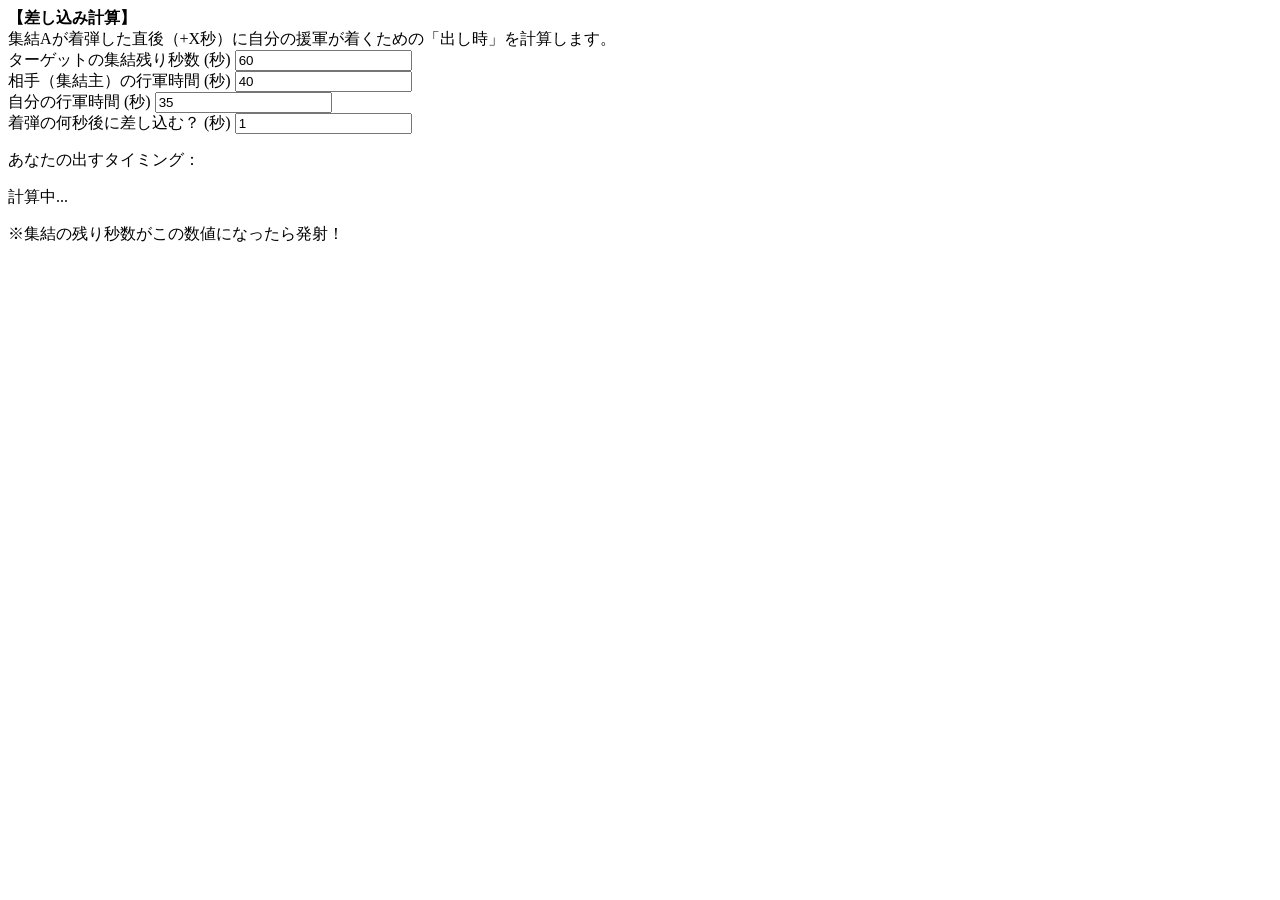
==== insert.html @ 9572d2fe "Create insert.html" ====
<!DOCTYPE html>
<html lang="ja">
<head>
    <meta charset="UTF-8">
    <link rel="stylesheet" href="insert.css">
</head>
<body>
    <div class="insert-container">
        <div class="formula-box">
            <b>【差し込み計算】</b><br>
            集結Aが着弾した直後（+X秒）に自分の援軍が着くための「出し時」を計算します。
        </div>

        <div class="input-group">
            <label>ターゲットの集結残り秒数 (秒)</label>
            <input type="number" id="targetRally" value="60" oninput="calcInsert()">
        </div>

        <div class="input-group">
            <label>相手（集結主）の行軍時間 (秒)</label>
            <input type="number" id="enemyTime" value="40" oninput="calcInsert()">
        </div>

        <div class="input-group">
            <label>自分の行軍時間 (秒)</label>
            <input type="number" id="myTime" value="35" oninput="calcInsert()">
        </div>

        <div class="input-group">
            <label>着弾の何秒後に差し込む？ (秒)</label>
            <input type="number" id="offset" value="1" oninput="calcInsert()">
        </div>

        <div class="result-box">
            <p>あなたの出すタイミング：</p>
            <div id="insertResult" class="result-wait">計算中...</div>
            <p class="sub-text">※集結の残り秒数がこの数値になったら発射！</p>
        </div>
    </div>
    <script src="insert.js"></script>
</body>
</html>
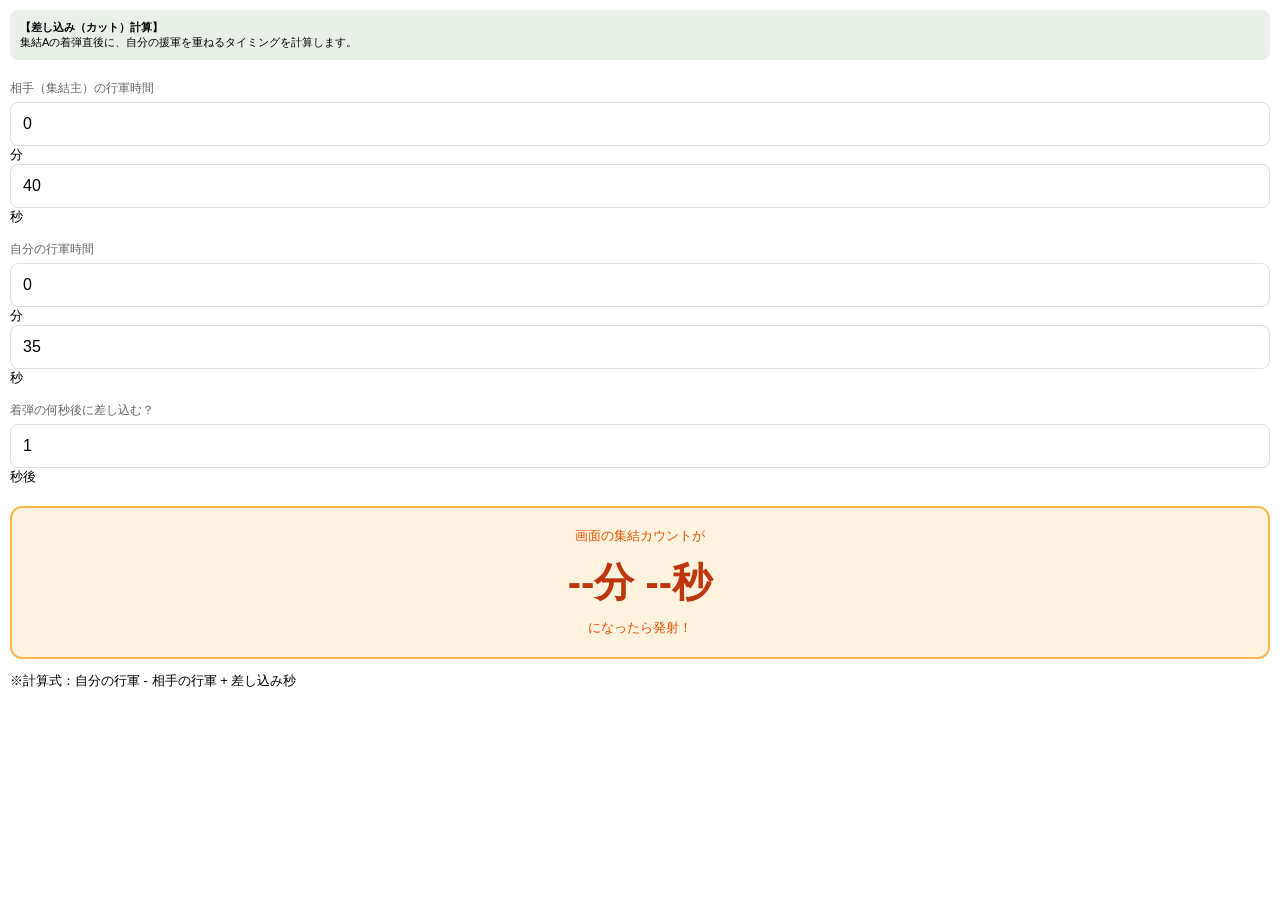
==== commit bad2fc38: "Update insert.html" ====
--- a/insert.html
+++ b/insert.html
@@ -7,34 +7,43 @@
 <body>
     <div class="insert-container">
         <div class="formula-box">
-            <b>【差し込み計算】</b><br>
-            集結Aが着弾した直後（+X秒）に自分の援軍が着くための「出し時」を計算します。
+            <b>【差し込み（カット）計算】</b><br>
+            集結Aの着弾直後に、自分の援軍を重ねるタイミングを計算します。
         </div>
 
-        <div class="input-group">
-            <label>ターゲットの集結残り秒数 (秒)</label>
-            <input type="number" id="targetRally" value="60" oninput="calcInsert()">
-        </div>
+        <div class="input-section">
+            <div class="input-group">
+                <label>相手（集結主）の行軍時間</label>
+                <div class="time-inputs">
+                    <input type="number" id="enemyMin" value="0" oninput="calc()"> <span>分</span>
+                    <input type="number" id="enemySec" value="40" oninput="calc()"> <span>秒</span>
+                </div>
+            </div>
 
-        <div class="input-group">
-            <label>相手（集結主）の行軍時間 (秒)</label>
-            <input type="number" id="enemyTime" value="40" oninput="calcInsert()">
-        </div>
+            <div class="input-group">
+                <label>自分の行軍時間</label>
+                <div class="time-inputs">
+                    <input type="number" id="myMin" value="0" oninput="calc()"> <span>分</span>
+                    <input type="number" id="mySec" value="35" oninput="calc()"> <span>秒</span>
+                </div>
+            </div>
 
-        <div class="input-group">
-            <label>自分の行軍時間 (秒)</label>
-            <input type="number" id="myTime" value="35" oninput="calcInsert()">
-        </div>
-
-        <div class="input-group">
-            <label>着弾の何秒後に差し込む？ (秒)</label>
-            <input type="number" id="offset" value="1" oninput="calcInsert()">
+            <div class="input-group">
+                <label>着弾の何秒後に差し込む？</label>
+                <div class="time-inputs">
+                    <input type="number" id="offset" value="1" oninput="calc()"> <span>秒後</span>
+                </div>
+            </div>
         </div>
 
         <div class="result-box">
-            <p>あなたの出すタイミング：</p>
-            <div id="insertResult" class="result-wait">計算中...</div>
-            <p class="sub-text">※集結の残り秒数がこの数値になったら発射！</p>
+            <p>画面の集結カウントが</p>
+            <div id="insertResult" class="result-wait">--分 --秒</div>
+            <p class="emphasis">になったら発射！</p>
+        </div>
+
+        <div class="guide">
+            <p>※計算式：自分の行軍 - 相手の行軍 + 差し込み秒</p>
         </div>
     </div>
     <script src="insert.js"></script>
--- a/insert.css
+++ b/insert.css
@@ -0,0 +1,28 @@
+:root { --main: #78a355; --accent: #e8f0e8; }
+body { font-family: sans-serif; background: white; margin: 0; padding: 10px; font-size: 13px; }
+
+.insert-container { max-width: 100%; }
+
+.formula-box {
+    background: var(--accent);
+    padding: 10px;
+    border-radius: 8px;
+    font-size: 11px;
+    margin-bottom: 20px;
+}
+
+.input-group { margin-bottom: 15px; }
+.input-group label { display: block; font-size: 0.75rem; color: #666; margin-bottom: 5px; }
+input { width: 100%; padding: 12px; border: 1px solid #ddd; border-radius: 8px; font-size: 16px; box-sizing: border-box; }
+
+.result-box {
+    background: #fff3e0;
+    border: 2px solid #ffb74d;
+    padding: 20px;
+    border-radius: 12px;
+    text-align: center;
+    margin-top: 20px;
+}
+.result-box p { margin: 0; font-size: 0.8rem; color: #e65100; }
+.result-wait { font-size: 2.5rem; font-weight: bold; color: #bf360c; margin: 10px 0; }
+.sub-text { font-size: 0.7rem !important; color: #999 !important; }
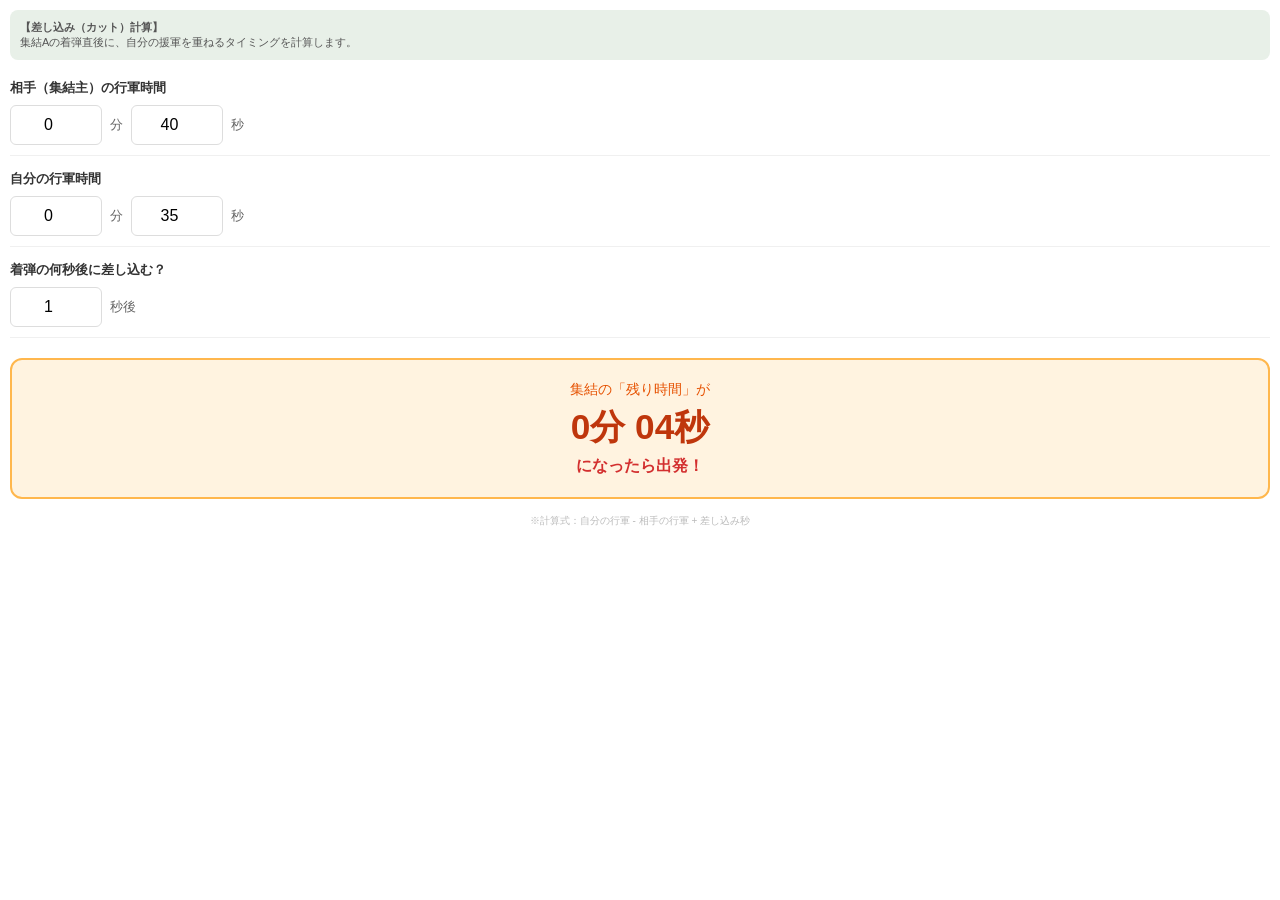
==== commit c6cb6d49: "Update insert.html" ====
--- a/insert.html
+++ b/insert.html
@@ -39,7 +39,7 @@
         <div class="result-box">
             <p>画面の集結カウントが</p>
             <div id="insertResult" class="result-wait">--分 --秒</div>
-            <p class="emphasis">になったら発射！</p>
+            <p class="emphasis">になったら出発！</p>
         </div>
 
         <div class="guide">
--- a/insert.css
+++ b/insert.css
@@ -1,5 +1,5 @@
 :root { --main: #78a355; --accent: #e8f0e8; }
-body { font-family: sans-serif; background: white; margin: 0; padding: 10px; font-size: 13px; }
+body { font-family: sans-serif; margin: 0; padding: 10px; background: #fff; }
 
 .insert-container { max-width: 100%; }
 
@@ -9,11 +9,22 @@
     border-radius: 8px;
     font-size: 11px;
     margin-bottom: 20px;
+    color: #555;
 }
 
-.input-group { margin-bottom: 15px; }
-.input-group label { display: block; font-size: 0.75rem; color: #666; margin-bottom: 5px; }
-input { width: 100%; padding: 12px; border: 1px solid #ddd; border-radius: 8px; font-size: 16px; box-sizing: border-box; }
+.input-group { margin-bottom: 15px; border-bottom: 1px solid #f0f0f0; padding-bottom: 10px; }
+.input-group label { display: block; font-size: 0.8rem; font-weight: bold; color: #333; margin-bottom: 8px; }
+
+.time-inputs { display: flex; align-items: center; gap: 8px; }
+.time-inputs input { 
+    width: 70px; 
+    padding: 10px; 
+    border: 1px solid #ddd; 
+    border-radius: 6px; 
+    font-size: 16px; 
+    text-align: center;
+}
+.time-inputs span { font-size: 0.8rem; color: #666; }
 
 .result-box {
     background: #fff3e0;
@@ -23,6 +34,8 @@
     text-align: center;
     margin-top: 20px;
 }
-.result-box p { margin: 0; font-size: 0.8rem; color: #e65100; }
-.result-wait { font-size: 2.5rem; font-weight: bold; color: #bf360c; margin: 10px 0; }
-.sub-text { font-size: 0.7rem !important; color: #999 !important; }
+.result-box p { margin: 0; font-size: 0.9rem; color: #e65100; }
+.result-wait { font-size: 2.2rem; font-weight: bold; color: #bf360c; margin: 5px 0; }
+.emphasis { font-weight: bold; color: #d32f2f !important; font-size: 1rem !important; }
+
+.guide { margin-top: 15px; font-size: 10px; color: #bbb; text-align: center; }
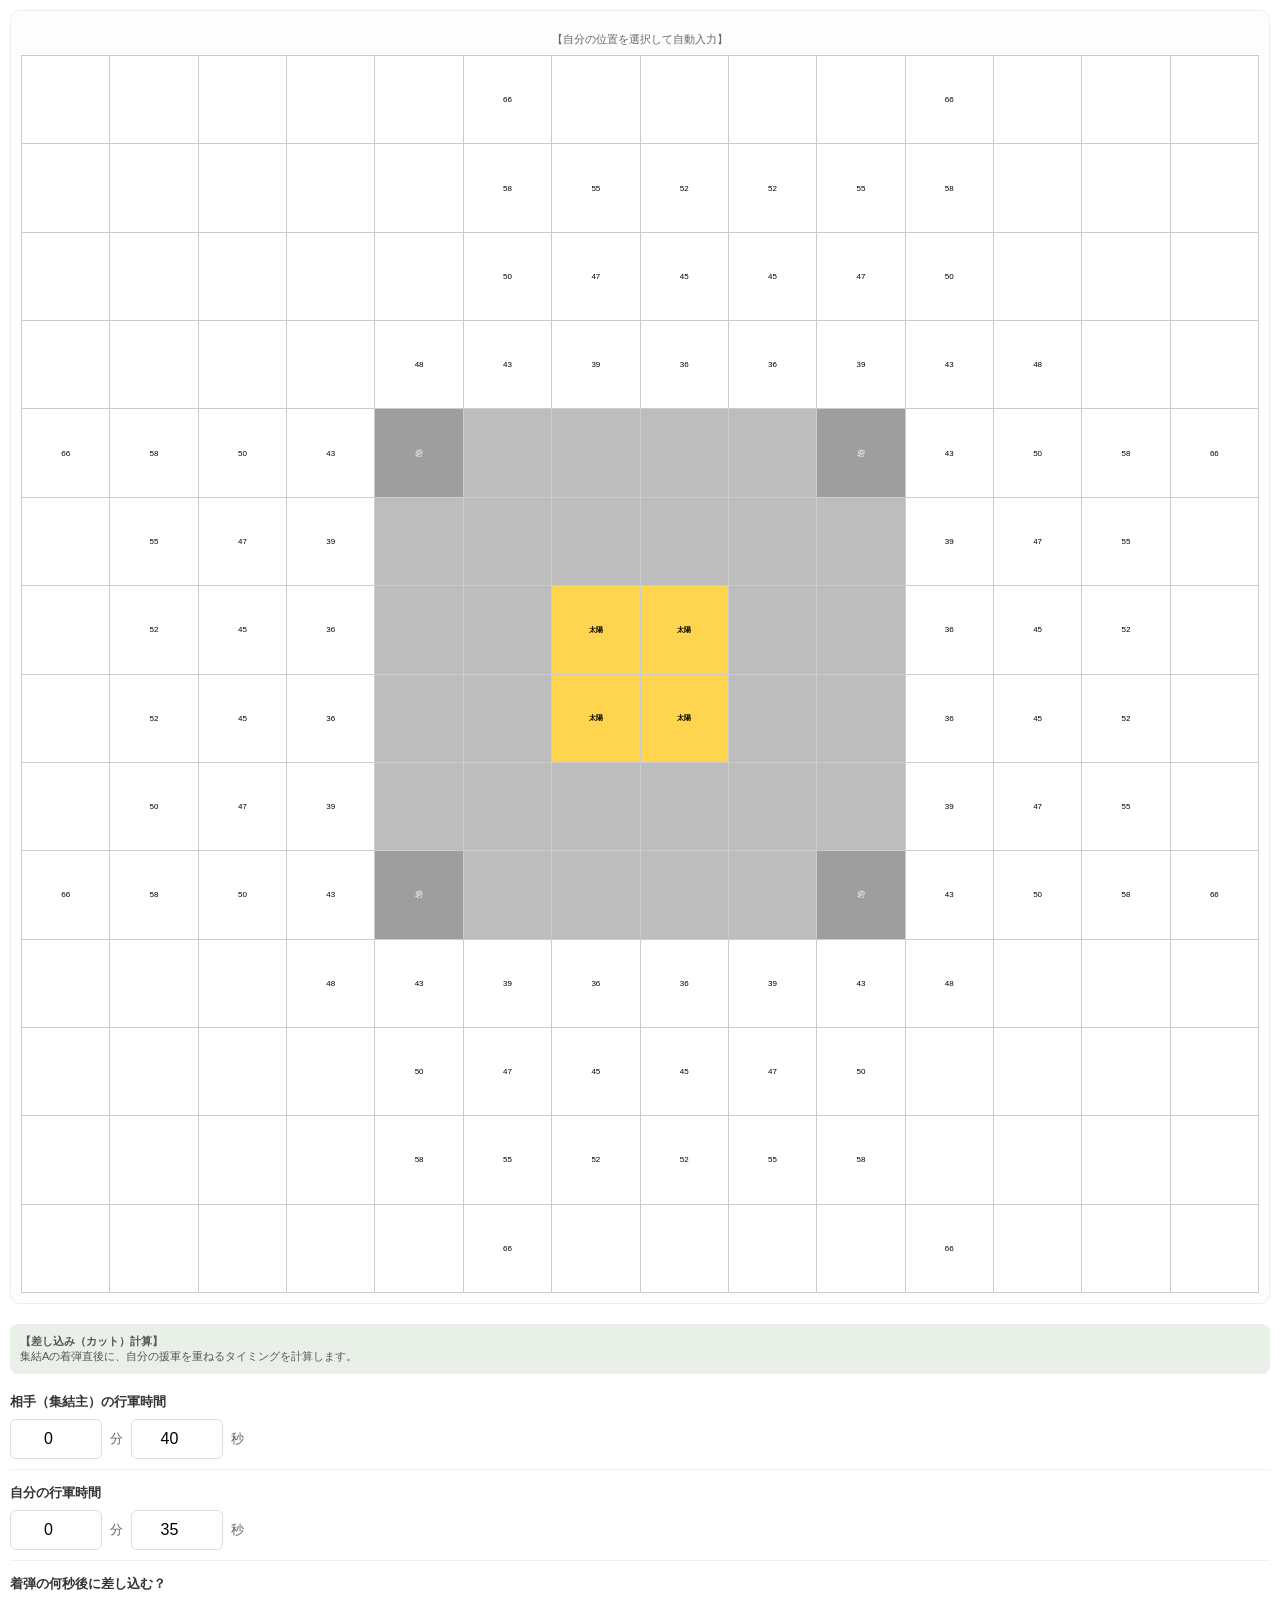
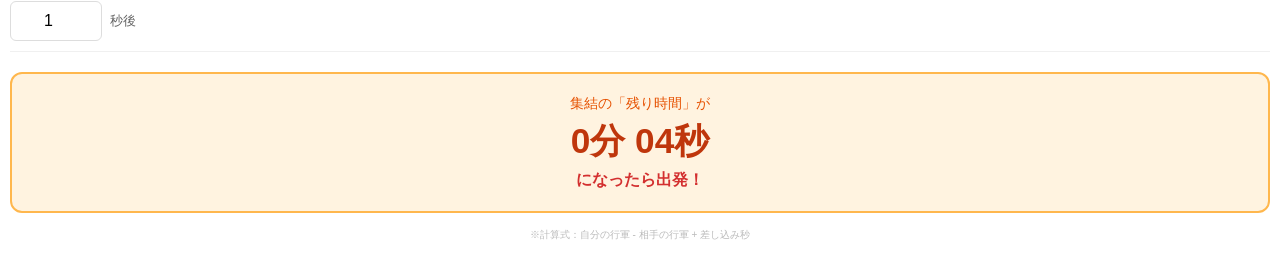
==== commit 878ac9c5: "Update insert.html" ====
--- a/insert.html
+++ b/insert.html
@@ -5,6 +5,46 @@
     <link rel="stylesheet" href="insert.css">
 </head>
 <body>
+    <div class="map-selector">
+    <p style="font-size: 11px; color: #666; margin-bottom: 8px; text-align: center;">
+        【自分の位置を選択して自動入力】
+    </p>
+    <div id="castleMap" class="castle-grid">
+        </div>
+</div>
+
+<style>
+/* マップ全体のスタイル */
+.map-selector {
+    margin-bottom: 20px;
+    padding: 10px;
+    background: #fdfdfd;
+    border: 1px solid #eee;
+    border-radius: 10px;
+}
+.castle-grid {
+    display: grid;
+    grid-template-columns: repeat(14, 1fr); /* 14x14 */
+    gap: 1px;
+    background: #ccc; /* 枠線の色 */
+    border: 1px solid #ccc;
+}
+.cell {
+    aspect-ratio: 1 / 1;
+    background: white;
+    display: flex;
+    align-items: center;
+    justify-content: center;
+    font-size: 8px;
+    cursor: pointer;
+    user-select: none;
+}
+.cell:hover { background: #e8f5e9; }
+/* 特殊マスの色付け */
+.sun-castle { background: #ffd54f !important; font-weight: bold; font-size: 7px; cursor: default; }
+.fortress { background: #9e9e9e !important; color: white; cursor: default; }
+.gray-zone { background: #bdbdbd !important; cursor: default; }
+</style>
     <div class="insert-container">
         <div class="formula-box">
             <b>【差し込み（カット）計算】</b><br>
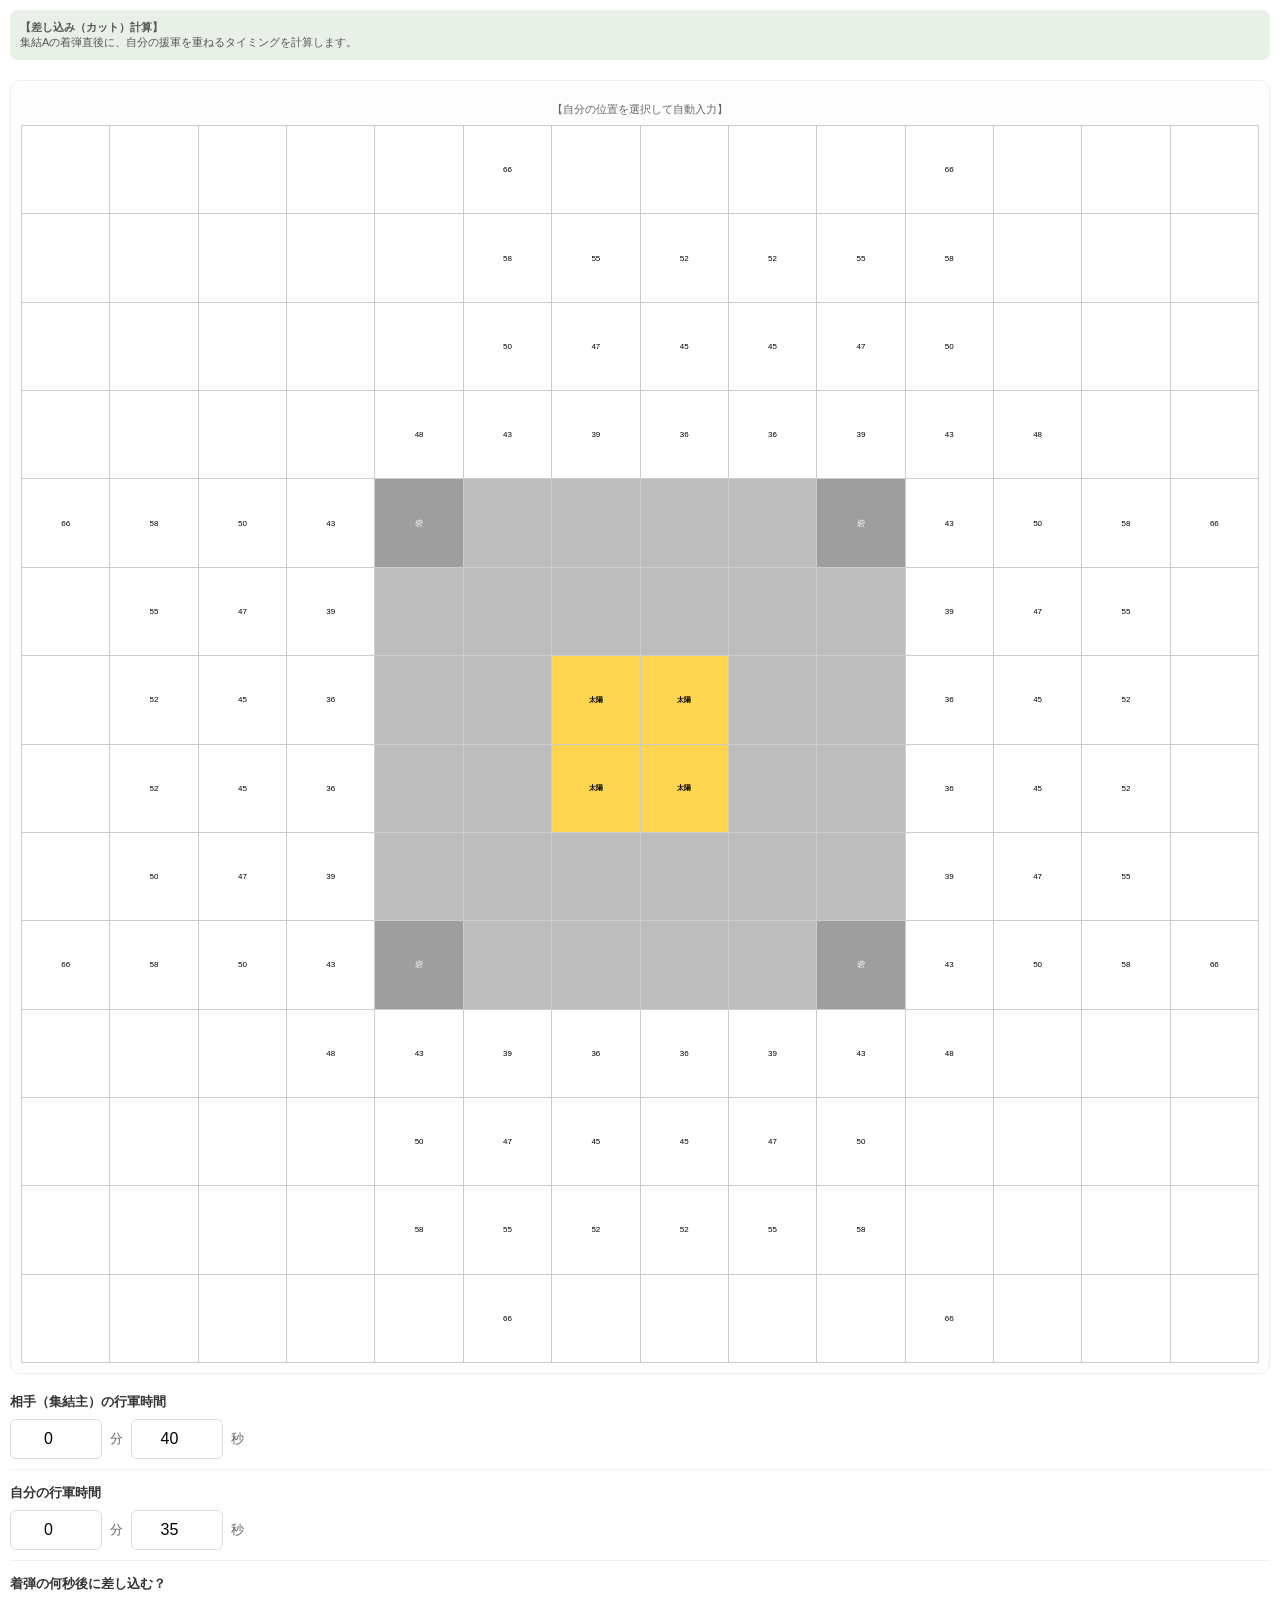
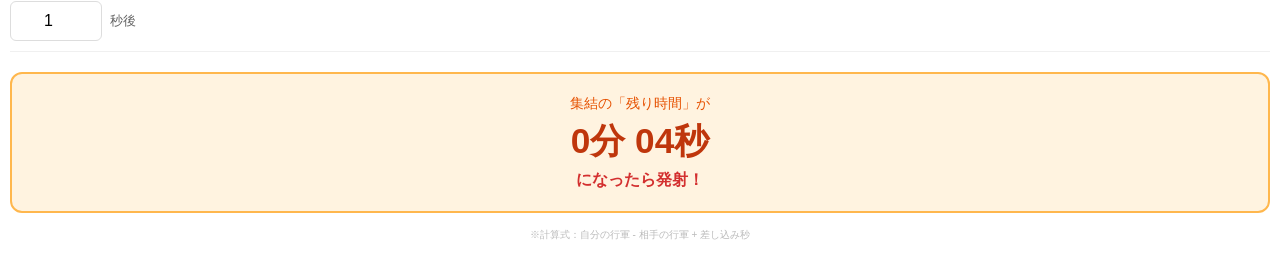
==== commit 473c828d: "Update insert.html" ====
--- a/insert.html
+++ b/insert.html
@@ -3,52 +3,50 @@
 <head>
     <meta charset="UTF-8">
     <link rel="stylesheet" href="insert.css">
+    <style>
+        /* マップ選択エリアのスタイル */
+        .map-selector {
+            margin-bottom: 20px;
+            padding: 10px;
+            background: #fdfdfd;
+            border: 1px solid #eee;
+            border-radius: 10px;
+        }
+        .castle-grid {
+            display: grid;
+            grid-template-columns: repeat(14, 1fr); /* 14列 */
+            gap: 1px;
+            background: #ccc;
+            border: 1px solid #ccc;
+        }
+        .cell {
+            aspect-ratio: 1 / 1;
+            background: white;
+            display: flex;
+            align-items: center;
+            justify-content: center;
+            font-size: 8px;
+            cursor: pointer;
+            user-select: none;
+        }
+        .cell:hover { background: #e8f5e9; }
+        .sun-castle { background: #ffd54f !important; font-weight: bold; font-size: 7px; cursor: default; }
+        .fortress { background: #9e9e9e !important; color: white; cursor: default; }
+        .gray-zone { background: #bdbdbd !important; cursor: default; }
+    </style>
 </head>
 <body>
-    <div class="map-selector">
-    <p style="font-size: 11px; color: #666; margin-bottom: 8px; text-align: center;">
-        【自分の位置を選択して自動入力】
-    </p>
-    <div id="castleMap" class="castle-grid">
-        </div>
-</div>
-
-<style>
-/* マップ全体のスタイル */
-.map-selector {
-    margin-bottom: 20px;
-    padding: 10px;
-    background: #fdfdfd;
-    border: 1px solid #eee;
-    border-radius: 10px;
-}
-.castle-grid {
-    display: grid;
-    grid-template-columns: repeat(14, 1fr); /* 14x14 */
-    gap: 1px;
-    background: #ccc; /* 枠線の色 */
-    border: 1px solid #ccc;
-}
-.cell {
-    aspect-ratio: 1 / 1;
-    background: white;
-    display: flex;
-    align-items: center;
-    justify-content: center;
-    font-size: 8px;
-    cursor: pointer;
-    user-select: none;
-}
-.cell:hover { background: #e8f5e9; }
-/* 特殊マスの色付け */
-.sun-castle { background: #ffd54f !important; font-weight: bold; font-size: 7px; cursor: default; }
-.fortress { background: #9e9e9e !important; color: white; cursor: default; }
-.gray-zone { background: #bdbdbd !important; cursor: default; }
-</style>
     <div class="insert-container">
         <div class="formula-box">
             <b>【差し込み（カット）計算】</b><br>
             集結Aの着弾直後に、自分の援軍を重ねるタイミングを計算します。
+        </div>
+
+        <div class="map-selector">
+            <p style="font-size: 11px; color: #666; margin-bottom: 8px; text-align: center;">
+                【自分の位置を選択して自動入力】
+            </p>
+            <div id="castleMap" class="castle-grid"></div>
         </div>
 
         <div class="input-section">
@@ -79,7 +77,7 @@
         <div class="result-box">
             <p>画面の集結カウントが</p>
             <div id="insertResult" class="result-wait">--分 --秒</div>
-            <p class="emphasis">になったら出発！</p>
+            <p class="emphasis">になったら発射！</p>
         </div>
 
         <div class="guide">
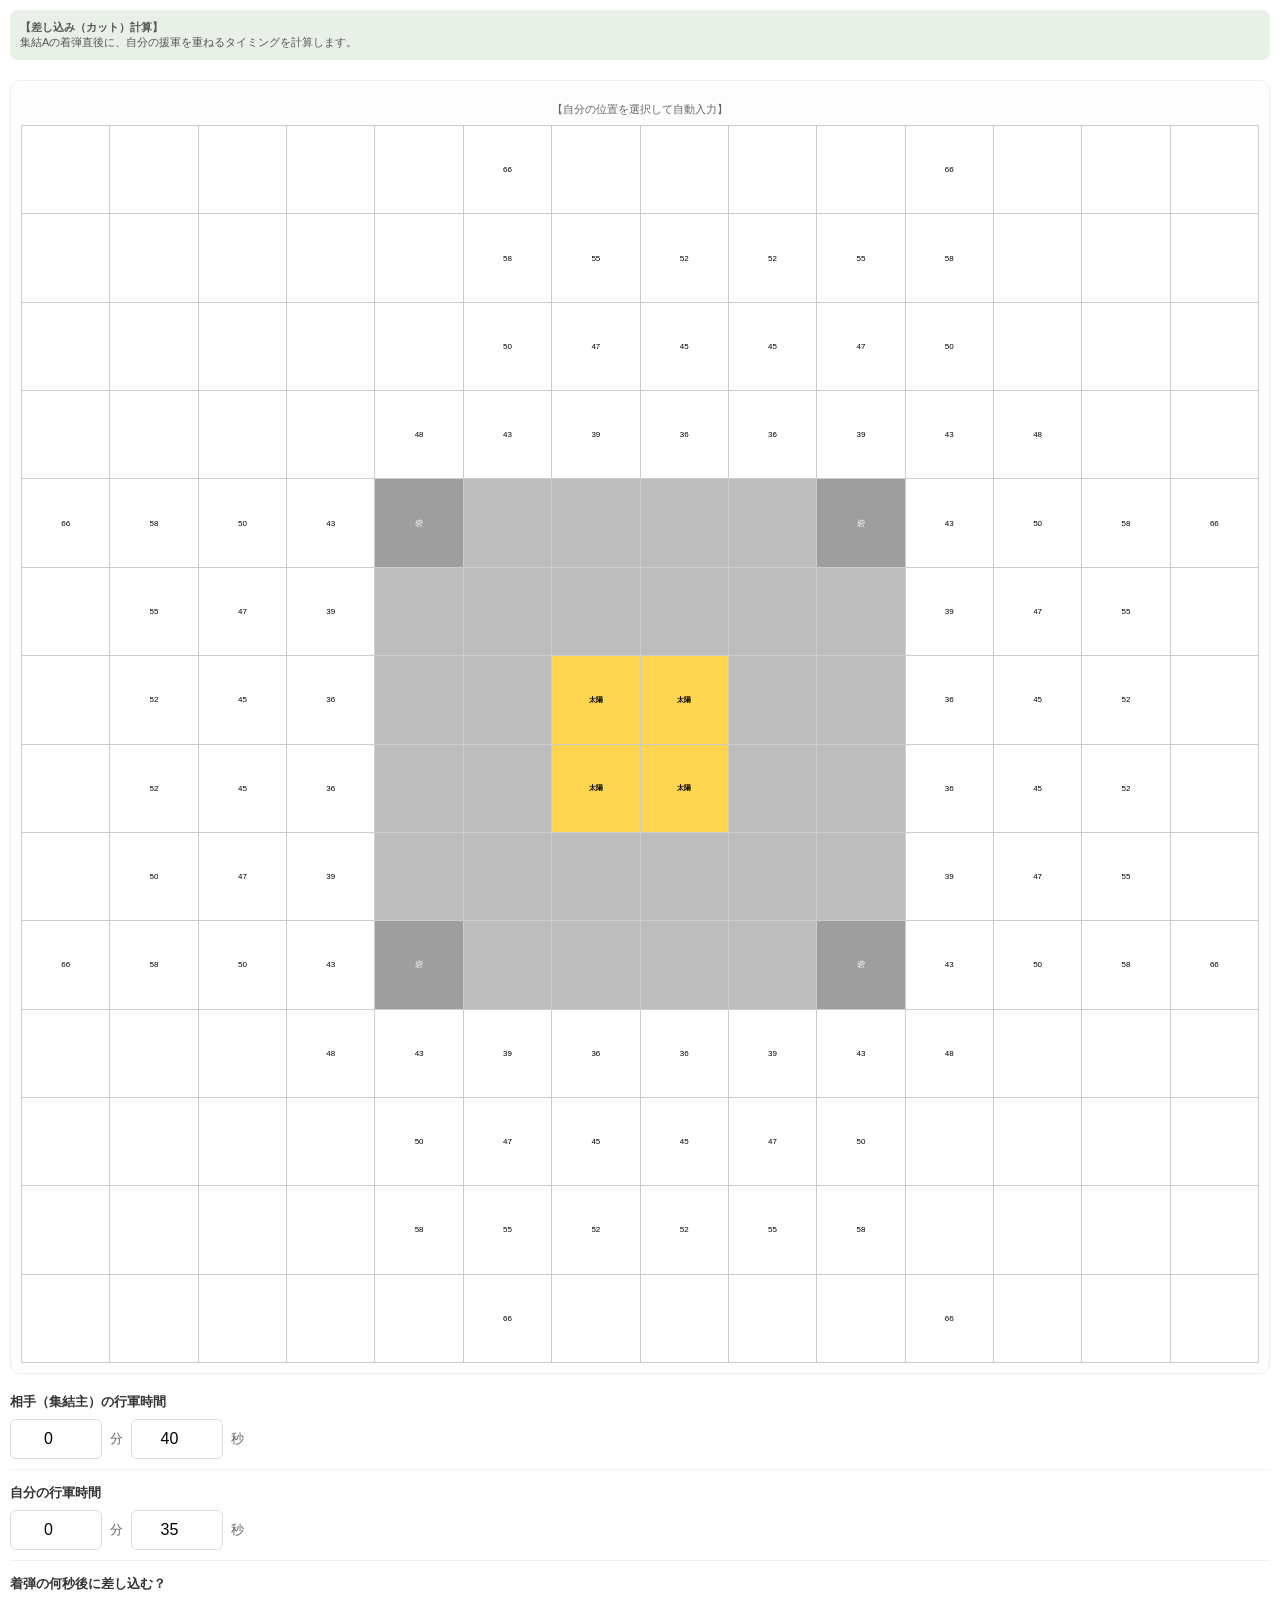
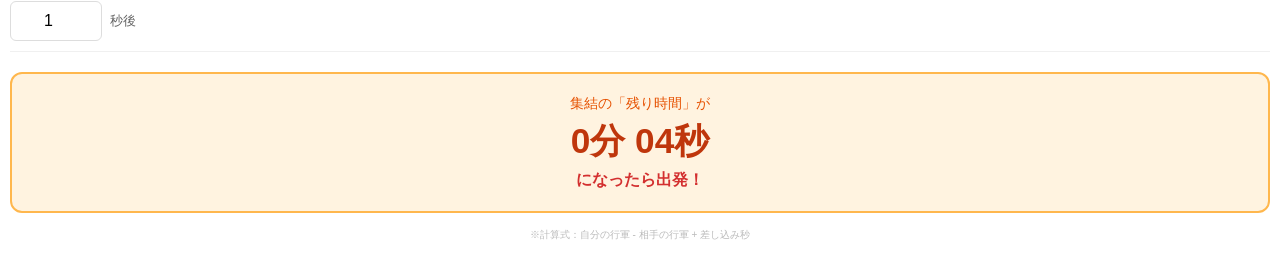
==== commit 0057e8e7: "Update insert.html" ====
--- a/insert.html
+++ b/insert.html
@@ -77,7 +77,7 @@
         <div class="result-box">
             <p>画面の集結カウントが</p>
             <div id="insertResult" class="result-wait">--分 --秒</div>
-            <p class="emphasis">になったら発射！</p>
+            <p class="emphasis">になったら出発！</p>
         </div>
 
         <div class="guide">
